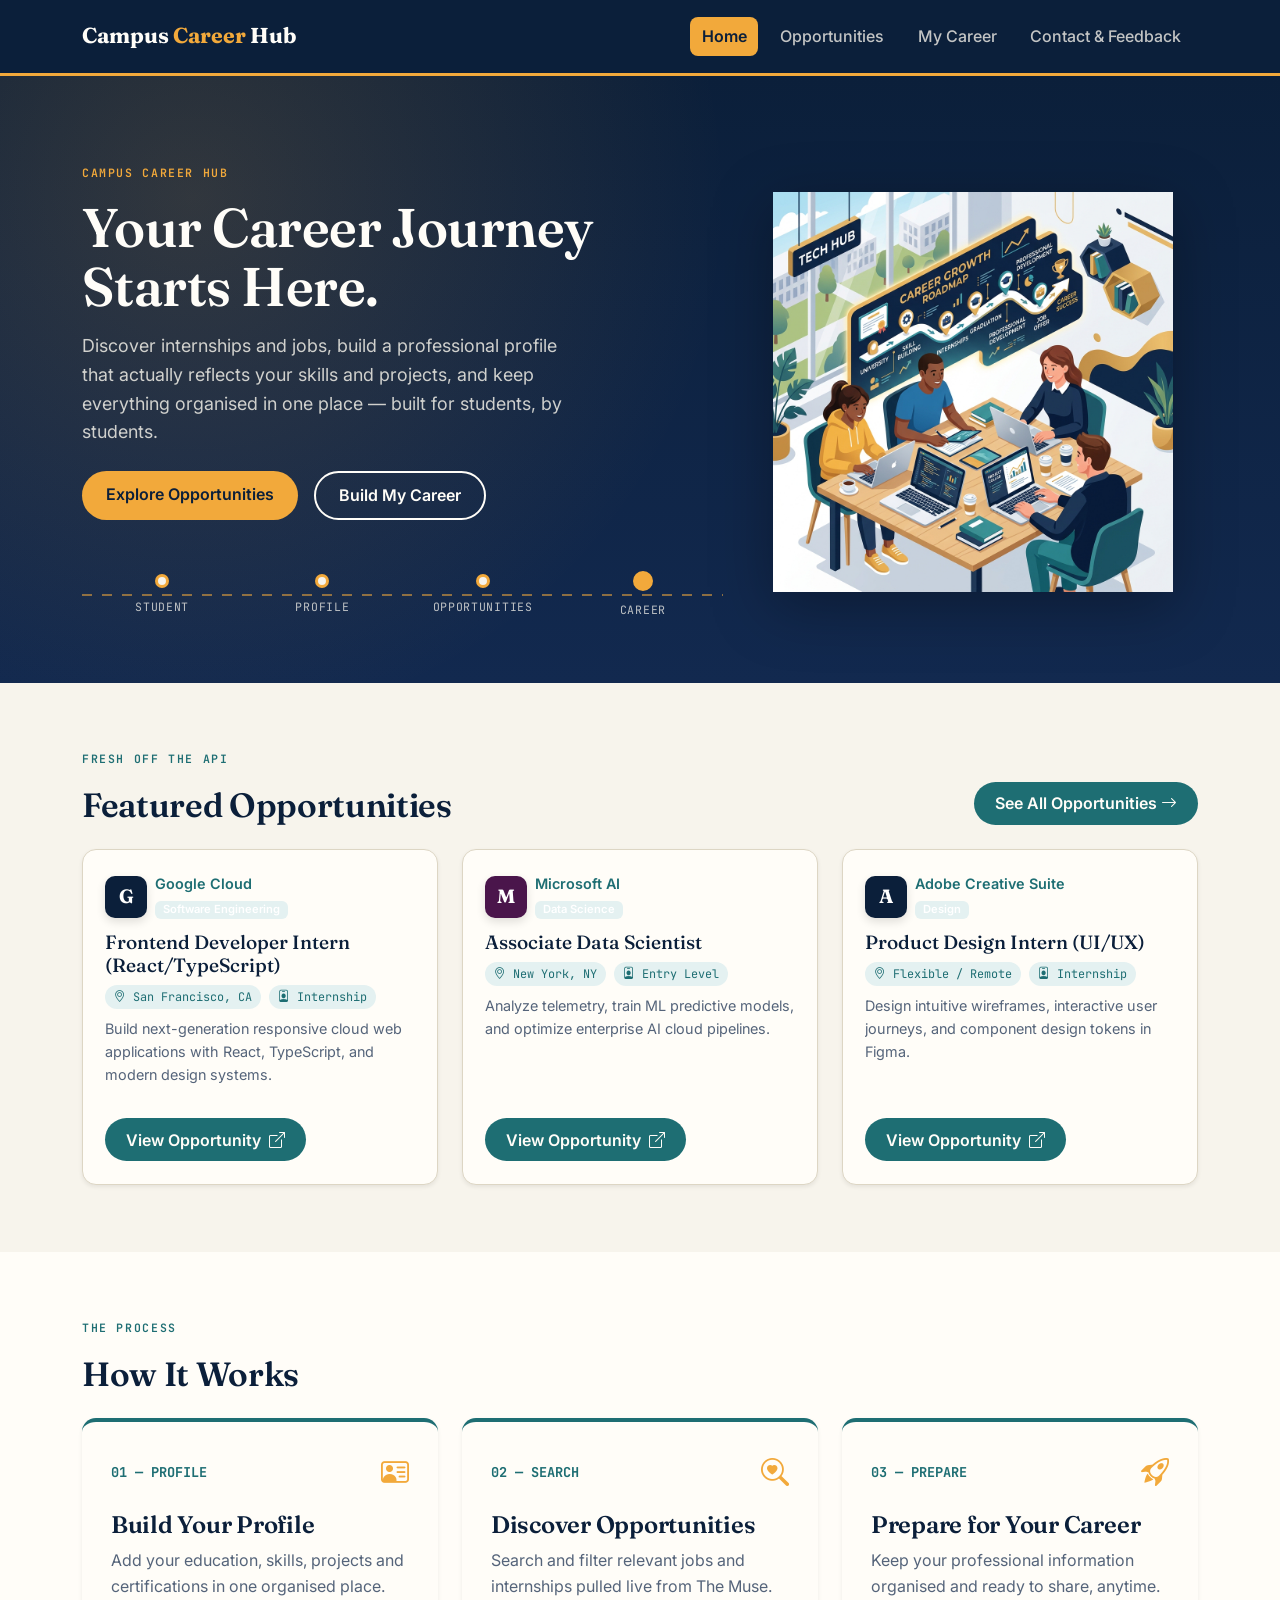
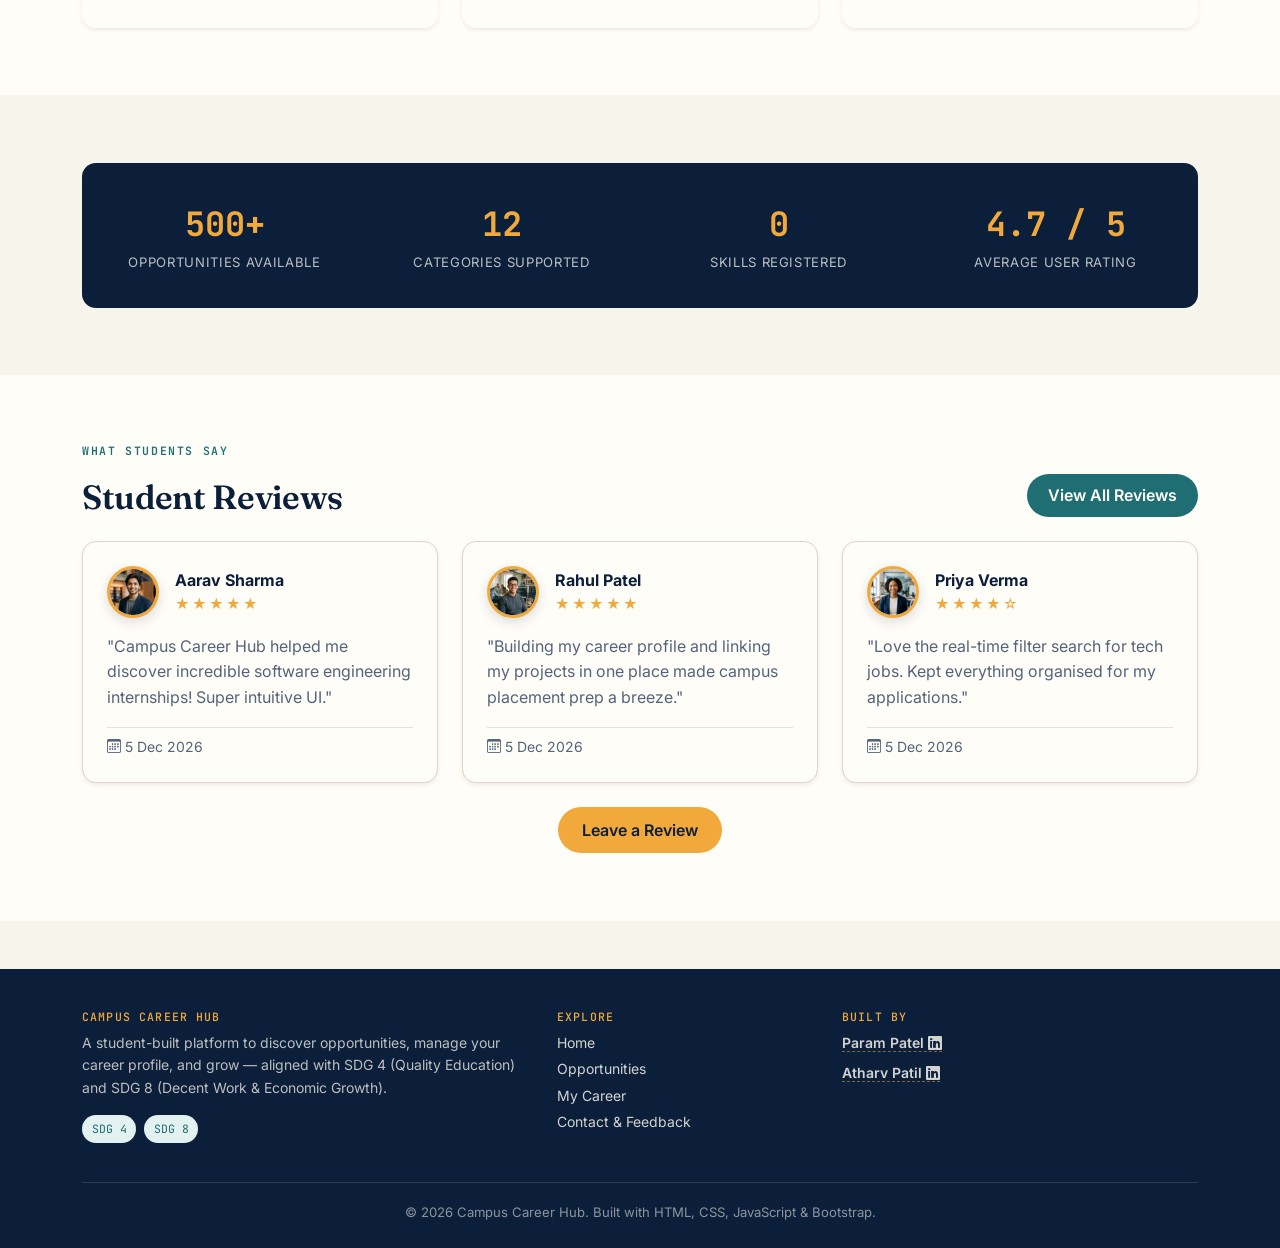
==== campus-career-hub/index.html @ 0dba7fbf "Add files via upload" ====
<!DOCTYPE html>
<html lang="en">
<head>
<meta charset="UTF-8">
<meta name="viewport" content="width=device-width, initial-scale=1.0">
<title>Campus Career Hub — Build Your Skills. Discover Opportunities.</title>

<!-- Bootstrap 5 -->
<link href="https://cdn.jsdelivr.net/npm/bootstrap@5.3.3/dist/css/bootstrap.min.css" rel="stylesheet">
<!-- Fonts -->
<link rel="preconnect" href="https://fonts.googleapis.com">
<link href="https://fonts.googleapis.com/css2?family=Fraunces:wght@500;600;700&family=Inter:wght@400;500;600;700&family=JetBrains+Mono:wght@500;700&display=swap" rel="stylesheet">
<!-- Bootstrap Icons -->
<link rel="stylesheet" href="https://cdn.jsdelivr.net/npm/bootstrap-icons@1.11.3/font/bootstrap-icons.css">
<!-- Custom -->
<link rel="stylesheet" href="css/style.css">
</head>
<body>

<!-- ===================== NAVBAR ===================== -->
<nav class="navbar navbar-expand-lg navbar-ccb sticky-top">
  <div class="container">
    <a class="navbar-brand" href="index.html">Campus <span>Career</span> Hub</a>
    <button class="navbar-toggler" type="button" data-bs-toggle="collapse" data-bs-target="#ccbNav">
      <span class="navbar-toggler-icon"></span>
    </button>
    <div class="collapse navbar-collapse" id="ccbNav">
      <ul class="navbar-nav ms-auto">
        <li class="nav-item"><a class="nav-link active" href="index.html">Home</a></li>
        <li class="nav-item"><a class="nav-link" href="opportunities.html">Opportunities</a></li>
        <li class="nav-item"><a class="nav-link" href="my-career.html">My Career</a></li>
        <li class="nav-item"><a class="nav-link" href="contact.html">Contact &amp; Feedback</a></li>
      </ul>
    </div>
  </div>
</nav>

<!-- ===================== HERO ===================== -->
<header class="hero">
  <div class="container">
    <div class="row align-items-center">
      <div class="col-lg-7">
        <p class="eyebrow mb-3" style="color:#F2A93B;">Campus Career Hub</p>
        <h1 class="mb-3">Your Career Journey<br>Starts Here.</h1>
        <p class="lead-text mb-4">
          Discover internships and jobs, build a professional profile that actually reflects your
          skills and projects, and keep everything organised in one place — built for students, by students.
        </p>
        <div class="d-flex flex-wrap gap-3">
          <a href="opportunities.html" class="btn btn-ccb-primary">Explore Opportunities</a>
          <a href="my-career.html" class="btn btn-ccb-outline">Build My Career</a>
        </div>

        <!-- Signature element: literal career pathway -->
        <div class="pathway">
          <div class="pathway-stop">
            <div class="pathway-dot"></div>
            <div class="pathway-label">Student</div>
          </div>
          <div class="pathway-stop">
            <div class="pathway-dot"></div>
            <div class="pathway-label">Profile</div>
          </div>
          <div class="pathway-stop">
            <div class="pathway-dot"></div>
            <div class="pathway-label">Opportunities</div>
          </div>
          <div class="pathway-stop is-end">
            <div class="pathway-dot"></div>
            <div class="pathway-label">Career</div>
          </div>
        </div>
      </div>
      <div class="col-lg-5 d-none d-lg-block text-center">
        <img src="images/hero-illustration.png"
             alt="Campus Career Hub illustration" class="img-fluid hero-illustration-img">
      </div>
    </div>
  </div>
</header>

<!-- ===================== FEATURED OPPORTUNITIES ===================== -->
<section class="section bg-cream">
  <div class="container">
    <div class="d-flex justify-content-between align-items-end mb-4 flex-wrap gap-2">
      <div>
        <p class="eyebrow">Fresh off the API</p>
        <h2 class="section-title mb-0">Featured Opportunities</h2>
      </div>
      <a href="opportunities.html" class="btn btn-teal">See All Opportunities <i class="bi bi-arrow-right"></i></a>
    </div>

    <div id="featuredOppLoading" class="spinner-ccb"></div>
    <div id="featuredOppError" class="alert alert-warning d-none" role="alert"></div>
    <div id="featuredOppGrid" class="row g-4"></div>
  </div>
</section>

<!-- ===================== HOW IT WORKS ===================== -->
<section class="section bg-paper">
  <div class="container">
    <p class="eyebrow">The Process</p>
    <h2 class="section-title mb-4">How It Works</h2>
    <div class="row g-4">
      <div class="col-md-4">
        <div class="step-card shadow-sm h-100">
          <div class="d-flex align-items-center justify-content-between mb-3">
            <div class="step-number">01 — PROFILE</div>
            <i class="bi bi-person-vcard text-amber fs-3"></i>
          </div>
          <h4 class="mb-2">Build Your Profile</h4>
          <p class="text-slate mb-0">Add your education, skills, projects and certifications in one organised place.</p>
        </div>
      </div>
      <div class="col-md-4">
        <div class="step-card shadow-sm h-100">
          <div class="d-flex align-items-center justify-content-between mb-3">
            <div class="step-number">02 — SEARCH</div>
            <i class="bi bi-search-heart text-amber fs-3"></i>
          </div>
          <h4 class="mb-2">Discover Opportunities</h4>
          <p class="text-slate mb-0">Search and filter relevant jobs and internships pulled live from The Muse.</p>
        </div>
      </div>
      <div class="col-md-4">
        <div class="step-card shadow-sm h-100">
          <div class="d-flex align-items-center justify-content-between mb-3">
            <div class="step-number">03 — PREPARE</div>
            <i class="bi bi-rocket-takeoff text-amber fs-3"></i>
          </div>
          <h4 class="mb-2">Prepare for Your Career</h4>
          <p class="text-slate mb-0">Keep your professional information organised and ready to share, anytime.</p>
        </div>
      </div>
    </div>
  </div>
</section>

<!-- ===================== QUICK STATISTICS ===================== -->
<section class="section bg-cream">
  <div class="container">
    <div class="stats-strip">
      <div class="row text-center g-4">
        <div class="col-6 col-md-3">
          <div class="stat-number" id="statOpportunities">—</div>
          <div class="stat-label">Opportunities available</div>
        </div>
        <div class="col-6 col-md-3">
          <div class="stat-number" id="statCategories">—</div>
          <div class="stat-label">Categories supported</div>
        </div>
        <div class="col-6 col-md-3">
          <div class="stat-number" id="statSkills">—</div>
          <div class="stat-label">Skills registered</div>
        </div>
        <div class="col-6 col-md-3">
          <div class="stat-number" id="statRating">—</div>
          <div class="stat-label">Average user rating</div>
        </div>
      </div>
    </div>
  </div>
</section>

<!-- ===================== REVIEWS ===================== -->
<section class="section bg-paper">
  <div class="container">
    <div class="d-flex justify-content-between align-items-end mb-4 flex-wrap gap-2">
      <div>
        <p class="eyebrow">What Students Say</p>
        <h2 class="section-title mb-0">Student Reviews</h2>
      </div>
      <button class="btn btn-teal" data-bs-toggle="modal" data-bs-target="#allReviewsModal">
        View All Reviews
      </button>
    </div>
    <div id="latestReviewsGrid" class="row g-4"></div>
    <div class="text-center mt-4">
      <a href="contact.html#review" class="btn btn-ccb-primary">Leave a Review</a>
    </div>
  </div>
</section>

<!-- All reviews modal -->
<div class="modal fade" id="allReviewsModal" tabindex="-1" aria-hidden="true">
  <div class="modal-dialog modal-lg modal-dialog-scrollable">
    <div class="modal-content">
      <div class="modal-header">
        <h5 class="modal-title display-font">All Student Reviews</h5>
        <button type="button" class="btn-close" data-bs-dismiss="modal" aria-label="Close"></button>
      </div>
      <div class="modal-body">
        <div id="allReviewsList" class="row g-3"></div>
      </div>
    </div>
  </div>
</div>

<!-- ===================== FOOTER ===================== -->
<footer class="footer-ccb">
  <div class="container">
    <div class="row g-4">
      <div class="col-md-5">
        <h6 class="mb-2">Campus Career Hub</h6>
        <p class="mb-0 small">A student-built platform to discover opportunities, manage your career profile, and grow — aligned with SDG 4 (Quality Education) and SDG 8 (Decent Work &amp; Economic Growth).</p>
        <div class="d-flex gap-2 mt-3">
          <span class="badge-sdg">SDG 4</span>
          <span class="badge-sdg">SDG 8</span>
        </div>
      </div>
      <div class="col-md-3">
        <h6 class="mb-2">Explore</h6>
        <ul class="list-unstyled small">
          <li class="mb-1"><a href="index.html">Home</a></li>
          <li class="mb-1"><a href="opportunities.html">Opportunities</a></li>
          <li class="mb-1"><a href="my-career.html">My Career</a></li>
          <li class="mb-1"><a href="contact.html">Contact &amp; Feedback</a></li>
        </ul>
      </div>
      <div class="col-md-4">
        <h6 class="mb-2">Built By</h6>
        <ul class="list-unstyled small mb-0">
          <li class="mb-2">
            <a class="credit-name" href="https://www.linkedin.com/in/param-patel-6a5568392/" target="_blank" rel="noopener noreferrer">
              Param Patel <i class="bi bi-linkedin"></i>
            </a>
          </li>
          <li class="mb-2">
            <a class="credit-name" href="https://www.linkedin.com/in/atharv-patil-276253386/" target="_blank" rel="noopener noreferrer">
              Atharv Patil <i class="bi bi-linkedin"></i>
            </a>
          </li>
        </ul>
      </div>
    </div>
    <div class="footer-bottom text-center">
      &copy; <span id="footerYear"></span> Campus Career Hub. Built with HTML, CSS, JavaScript &amp; Bootstrap.
    </div>
  </div>
</footer>

<script src="https://cdn.jsdelivr.net/npm/bootstrap@5.3.3/dist/js/bootstrap.bundle.min.js"></script>
<script src="js/storage.js"></script>
<script src="js/main.js"></script>
</body>
</html>
---- campus-career-hub/css/style.css ----
/* ===========================================================
   Campus Career Hub — Design Tokens
   =========================================================== */
:root{
  --navy:        #0B1F3A;
  --navy-soft:   #12294F;
  --cream:       #F7F4EC;
  --paper:       #FFFDF8;
  --amber:       #F2A93B;
  --amber-dark:  #D68C1F;
  --teal:        #1E6E73;
  --teal-soft:   #E4F1F1;
  --slate:       #55647A;
  --line:        #DDD6C4;
  --ok:          #2E7D4F;
  --error:       #C4432B;

  --font-display: 'Fraunces', serif;
  --font-body:    'Inter', sans-serif;
  --font-mono:    'JetBrains Mono', monospace;

  --radius: 14px;
  --shadow-soft: 0 10px 30px -12px rgba(11,31,58,0.25);
}

*{ box-sizing: border-box; }

html{ scroll-behavior: smooth; }

body{
  font-family: var(--font-body);
  color: var(--navy);
  background: var(--cream);
  line-height: 1.6;
}

h1,h2,h3,h4,.display-font{
  font-family: var(--font-display);
  font-weight: 600;
  letter-spacing: -0.01em;
}

a{ color: var(--teal); text-decoration: none; }
a:hover{ color: var(--amber-dark); }

.eyebrow{
  font-family: var(--font-mono);
  text-transform: uppercase;
  letter-spacing: 0.14em;
  font-size: 0.72rem;
  color: var(--teal);
  font-weight: 600;
}

.text-slate{ color: var(--slate); }

/* focus visibility */
a:focus-visible, button:focus-visible, input:focus-visible,
select:focus-visible, textarea:focus-visible{
  outline: 3px solid var(--amber);
  outline-offset: 2px;
}

/* ===========================================================
   Navbar
   =========================================================== */
.navbar-ccb{
  background: var(--navy);
  padding: 0.9rem 0;
  border-bottom: 3px solid var(--amber);
}
.navbar-ccb .navbar-brand{
  font-family: var(--font-display);
  font-weight: 700;
  font-size: 1.35rem;
  color: var(--paper);
}
.navbar-ccb .navbar-brand span{ color: var(--amber); }
.navbar-ccb .nav-link{
  color: rgba(247,244,236,0.78);
  font-weight: 500;
  margin: 0 0.35rem;
  padding: 0.4rem 0.7rem !important;
  border-radius: 8px;
  transition: all .15s ease;
}
.navbar-ccb .nav-link:hover{
  color: var(--paper);
  background: rgba(242,169,59,0.14);
}
.navbar-ccb .nav-link.active{
  color: var(--navy);
  background: var(--amber);
  font-weight: 600;
}
.navbar-ccb .navbar-toggler{
  border-color: rgba(247,244,236,0.4);
}

/* ===========================================================
   Buttons
   =========================================================== */
.btn-ccb-primary{
  background: var(--amber);
  border: none;
  color: var(--navy);
  font-weight: 600;
  padding: 0.7rem 1.5rem;
  border-radius: 999px;
  transition: transform .15s ease, box-shadow .15s ease;
}
.btn-ccb-primary:hover{
  background: var(--amber-dark);
  color: var(--navy);
  transform: translateY(-2px);
  box-shadow: var(--shadow-soft);
}
.btn-ccb-outline{
  background: transparent;
  border: 2px solid var(--paper);
  color: var(--paper);
  font-weight: 600;
  padding: 0.65rem 1.45rem;
  border-radius: 999px;
  transition: all .15s ease;
}
.btn-ccb-outline:hover{
  background: var(--paper);
  color: var(--navy);
}
.btn-teal{
  background: var(--teal);
  color: var(--paper);
  border: none;
  font-weight: 600;
  border-radius: 999px;
  padding: 0.6rem 1.3rem;
}
.btn-teal:hover{ background: #16545a; color: var(--paper); }

/* ===========================================================
   Hero + Career Pathway signature
   =========================================================== */
.hero{
  background: radial-gradient(circle at 15% 20%, rgba(242,169,59,0.16), transparent 45%),
              linear-gradient(180deg, var(--navy) 0%, var(--navy-soft) 100%);
  color: var(--paper);
  padding: 5.5rem 0 4rem;
  position: relative;
  overflow: hidden;
}
.hero h1{
  font-size: clamp(2.2rem, 4.5vw, 3.4rem);
  line-height: 1.08;
}
.hero .lead-text{
  color: rgba(247,244,236,0.82);
  font-size: 1.12rem;
  max-width: 46ch;
}

/* the "pathway" — a literal stepped road from Student to Career */
.pathway{
  margin-top: 3.2rem;
  display: flex;
  align-items: center;
  gap: 0;
  position: relative;
}
.pathway::before{
  content: "";
  position: absolute;
  left: 0; right: 0; top: 50%;
  height: 2px;
  background: repeating-linear-gradient(to right, rgba(242,169,59,0.55) 0 10px, transparent 10px 20px);
  transform: translateY(-50%);
  z-index: 0;
}
.pathway-stop{
  position: relative;
  z-index: 1;
  display: flex;
  flex-direction: column;
  align-items: center;
  flex: 1;
  text-align: center;
}
.pathway-dot{
  width: 14px; height: 14px;
  border-radius: 50%;
  background: var(--cream);
  border: 3px solid var(--amber);
  margin-bottom: 0.6rem;
}
.pathway-stop.is-end .pathway-dot{
  width: 20px; height: 20px;
  background: var(--amber);
}
.pathway-label{
  font-family: var(--font-mono);
  font-size: 0.72rem;
  letter-spacing: 0.06em;
  color: rgba(247,244,236,0.75);
  text-transform: uppercase;
}

/* ===========================================================
   Cards
   =========================================================== */
.card-ccb{
  background: var(--paper);
  border: 1px solid var(--line);
  border-radius: var(--radius);
  padding: 1.6rem;
  height: 100%;
  transition: transform .15s ease, box-shadow .15s ease;
}
.card-ccb:hover{
  transform: translateY(-4px);
  box-shadow: var(--shadow-soft);
}

.step-card{
  background: var(--paper);
  border-radius: var(--radius);
  padding: 1.8rem;
  height: 100%;
  border-top: 4px solid var(--teal);
}
.step-number{
  font-family: var(--font-mono);
  color: var(--teal);
  font-size: 0.85rem;
  font-weight: 700;
}

/* Opportunity card */
.opp-card{
  background: var(--paper);
  border: 1px solid var(--line);
  border-radius: var(--radius);
  padding: 1.4rem;
  height: 100%;
  display: flex;
  flex-direction: column;
}
.opp-card .opp-company{
  color: var(--teal);
  font-weight: 600;
  font-size: 0.9rem;
}
.opp-card .opp-title{
  font-family: var(--font-display);
  font-size: 1.2rem;
  margin: 0.15rem 0 0.6rem;
}
.opp-meta{
  font-family: var(--font-mono);
  font-size: 0.74rem;
  color: var(--slate);
  display: flex;
  flex-wrap: wrap;
  gap: 0.5rem;
  margin-bottom: 0.7rem;
}
.opp-meta span{
  background: var(--teal-soft);
  color: var(--teal);
  padding: 0.15rem 0.55rem;
  border-radius: 999px;
}
.opp-desc{
  color: var(--slate);
  font-size: 0.9rem;
  flex: 1;
  overflow: hidden;
  display: -webkit-box;
  -webkit-line-clamp: 3;
  -webkit-box-orient: vertical;
}

/* Stats */
.stats-strip{
  background: var(--navy);
  color: var(--paper);
  border-radius: var(--radius);
  padding: 2.2rem 1rem;
}
.stat-number{
  font-family: var(--font-mono);
  font-size: 2.1rem;
  font-weight: 700;
  color: var(--amber);
}
.stat-label{
  font-size: 0.82rem;
  color: rgba(247,244,236,0.75);
  text-transform: uppercase;
  letter-spacing: 0.05em;
}

/* Reviews */
.review-card{
  background: var(--paper);
  border: 1px solid var(--line);
  border-radius: var(--radius);
  padding: 1.5rem;
  height: 100%;
}
.stars{ color: var(--amber); letter-spacing: 2px; }
.review-name{ font-weight: 600; color: var(--navy); }

/* ===========================================================
   Section rhythm
   =========================================================== */
.section{ padding: 4.2rem 0; }
.section-title{ font-size: clamp(1.6rem, 3vw, 2.1rem); }
.bg-paper{ background: var(--paper); }
.bg-cream{ background: var(--cream); }

/* ===========================================================
   Forms
   =========================================================== */
.form-ccb label{
  font-weight: 600;
  font-size: 0.85rem;
  color: var(--navy);
  margin-bottom: 0.3rem;
}
.form-ccb .form-control, .form-ccb .form-select{
  border-radius: 10px;
  border: 1px solid var(--line);
  padding: 0.6rem 0.85rem;
}
.form-ccb .form-control:focus, .form-ccb .form-select:focus{
  border-color: var(--teal);
  box-shadow: 0 0 0 3px rgba(30,110,115,0.15);
}
.form-section-title{
  font-family: var(--font-display);
  border-left: 4px solid var(--amber);
  padding-left: 0.8rem;
  margin-bottom: 1.2rem;
}
.invalid-feedback{ display: none; color: var(--error); font-size: 0.82rem; }
.was-validated-ccb .is-invalid ~ .invalid-feedback,
.is-invalid ~ .invalid-feedback{ display: block; }
.is-invalid{ border-color: var(--error) !important; }
.is-valid{ border-color: var(--ok) !important; }

/* Skill tags */
.skill-tag{
  display: inline-flex;
  align-items: center;
  gap: 0.4rem;
  background: var(--teal-soft);
  color: var(--teal);
  font-weight: 600;
  font-size: 0.85rem;
  padding: 0.35rem 0.7rem 0.35rem 0.9rem;
  border-radius: 999px;
}
.skill-tag button{
  background: none; border: none; color: var(--teal);
  font-weight: 700; line-height: 1; cursor: pointer;
}
.skill-tag button:hover{ color: var(--error); }

/* dynamic entry blocks (projects/certs/internships) */
.entry-block{
  background: var(--paper);
  border: 1px solid var(--line);
  border-left: 4px solid var(--teal);
  border-radius: 12px;
  padding: 1.2rem;
  margin-bottom: 1rem;
  position: relative;
}
.entry-remove{
  position: absolute;
  top: 0.7rem; right: 0.7rem;
  background: none;
  border: none;
  color: var(--error);
  font-weight: 700;
  font-size: 1.1rem;
  line-height: 1;
  cursor: pointer;
}

/* Star rating widget */
.star-rating{ font-size: 2rem; display: inline-flex; gap: 0.25rem; }
.star-rating .star{
  cursor: pointer; color: var(--line); transition: color .1s ease;
}
.star-rating .star.filled{ color: var(--amber); }

/* Saved pill */
.save-pill{
  display: inline-flex;
  align-items: center;
  gap: 0.4rem;
  font-family: var(--font-mono);
  font-size: 0.78rem;
  color: var(--ok);
  opacity: 0;
  transition: opacity .3s ease;
}
.save-pill.show{ opacity: 1; }

/* Footer */
.footer-ccb{
  background: var(--navy);
  color: rgba(247,244,236,0.75);
  padding: 2.6rem 0 1.6rem;
  margin-top: 3rem;
}
.footer-ccb h6{
  font-family: var(--font-mono);
  text-transform: uppercase;
  letter-spacing: 0.1em;
  font-size: 0.72rem;
  color: var(--amber);
}
.footer-ccb a{ color: rgba(247,244,236,0.85); }
.footer-ccb a:hover{ color: var(--amber); }
.credit-name{
  font-weight: 600;
  color: var(--paper);
  border-bottom: 1px dashed rgba(242,169,59,0.5);
}
.credit-name:hover{ color: var(--amber); border-color: var(--amber); }
.footer-bottom{
  border-top: 1px solid rgba(247,244,236,0.12);
  margin-top: 2rem;
  padding-top: 1.2rem;
  font-size: 0.82rem;
  color: rgba(247,244,236,0.55);
}

/* utility */
.badge-sdg{
  background: var(--teal-soft);
  color: var(--teal);
  font-family: var(--font-mono);
  font-size: 0.72rem;
  padding: 0.3rem 0.6rem;
  border-radius: 999px;
}

.bg-teal-soft{ background: var(--teal-soft); }

.spinner-ccb{
  width: 2.5rem; height: 2.5rem;
  border: 4px solid var(--line);
  border-top-color: var(--amber);
  border-radius: 50%;
  animation: spin 0.8s linear infinite;
  margin: 2rem auto;
}
@keyframes spin{ to{ transform: rotate(360deg); } }

.empty-state{
  text-align: center;
  padding: 3rem 1rem;
  color: var(--slate);
}

/* Hero Images & Banners */
.hero-illustration-img{
  max-height: 400px;
  object-fit: contain;
  filter: drop-shadow(0 15px 30px rgba(0,0,0,0.3));
  transition: transform 0.3s ease;
}
.hero-illustration-img:hover{
  transform: scale(1.02);
}

.hero-banner-img{
  max-height: 220px;
  object-fit: cover;
  border-radius: var(--radius);
  box-shadow: var(--shadow-soft);
}

/* Company Logo Avatar & Small Badges */
.company-logo-avatar{
  width: 42px;
  height: 42px;
  border-radius: 10px;
  color: #ffffff;
  display: flex;
  align-items: center;
  justify-content: center;
  font-weight: 700;
  font-size: 1.2rem;
  font-family: var(--font-display);
  box-shadow: 0 4px 10px rgba(0,0,0,0.12);
  flex-shrink: 0;
}

.small-badge{
  font-size: 0.7rem;
  font-weight: 600;
  padding: 0.2rem 0.5rem;
}

/* Review Avatars */
.review-avatar{
  width: 52px;
  height: 52px;
  border-radius: 50%;
  object-fit: cover;
  border: 3px solid var(--amber);
  box-shadow: 0 4px 12px rgba(11,31,58,0.15);
}

/* Bookmark Button */
.btn-bookmark{
  background: rgba(11,31,58,0.05);
  border: 1px solid var(--line);
  border-radius: 50%;
  width: 36px;
  height: 36px;
  display: flex;
  align-items: center;
  justify-content: center;
  cursor: pointer;
  transition: all 0.2s ease;
}
.btn-bookmark:hover{
  background: var(--amber);
  color: var(--navy);
  transform: scale(1.1);
}
.btn-bookmark.active{
  background: var(--navy);
}
.text-amber{ color: var(--amber) !important; }

/* Custom Tab Buttons */
.btn-amber-active{
  background: var(--amber) !important;
  color: var(--navy) !important;
  font-weight: 700 !important;
  border-color: var(--amber) !important;
}

/* Job Details Modal Formatting */
.job-contents-body{
  color: var(--navy);
  font-size: 0.95rem;
  line-height: 1.7;
}
.job-contents-body h1, .job-contents-body h2, .job-contents-body h3, .job-contents-body h4{
  font-size: 1.15rem;
  margin-top: 1.2rem;
  margin-bottom: 0.5rem;
  color: var(--navy);
}
.job-contents-body ul{
  padding-left: 1.2rem;
  margin-bottom: 1rem;
}

@media (max-width: 768px){
  .pathway{ flex-direction: column; gap: 1.4rem; }
  .pathway::before{ display:none; }
  .section{ padding: 3rem 0; }
  .hero-illustration-img{ max-height: 280px; }
}
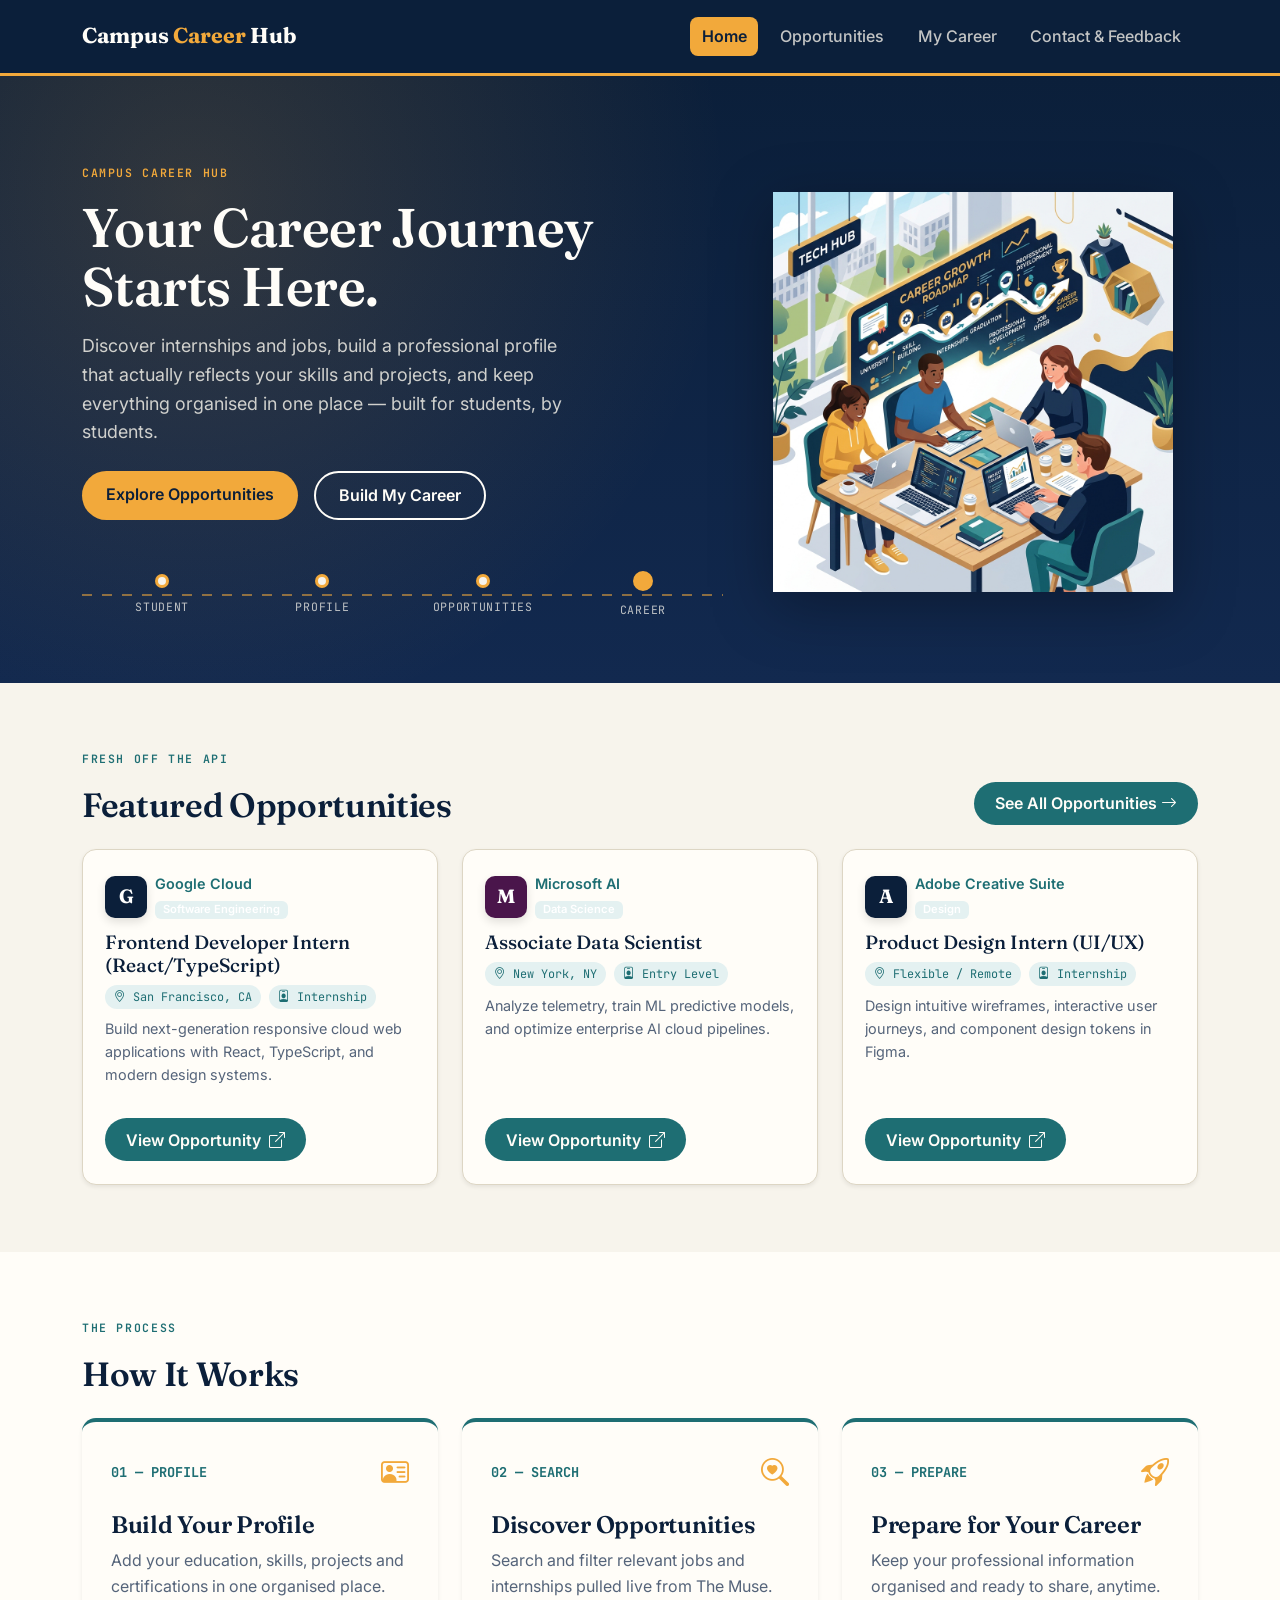
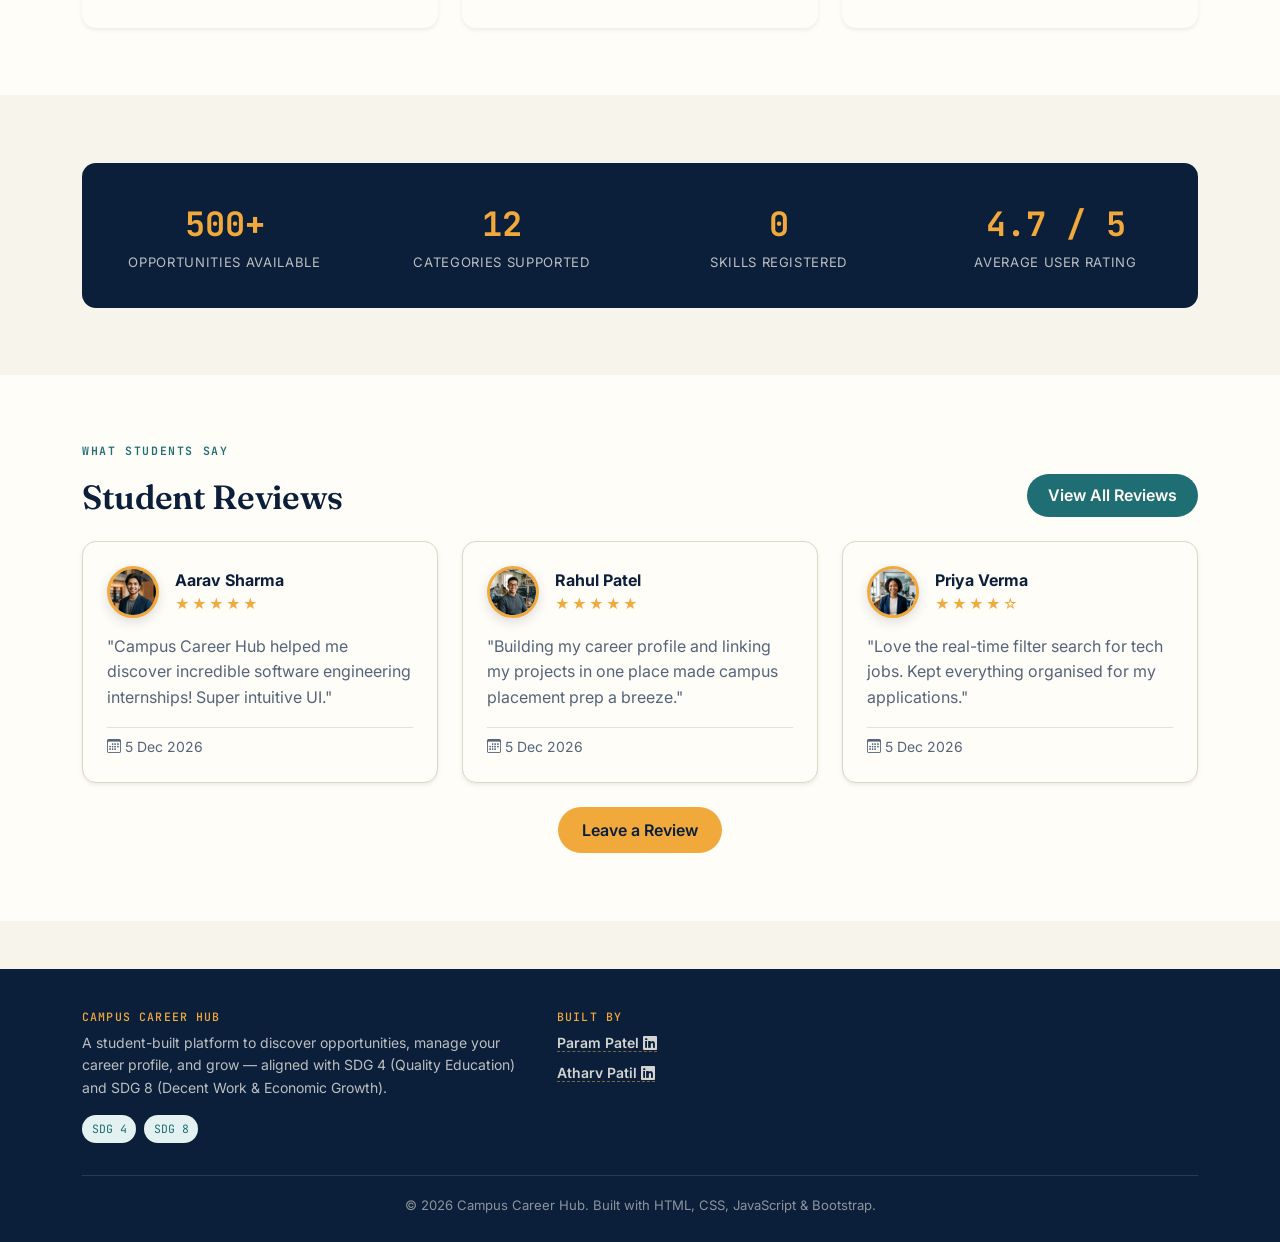
==== commit 493fbb47: "Update index.html" ====
--- a/campus-career-hub/index.html
+++ b/campus-career-hub/index.html
@@ -1,246 +1,247 @@
 <!DOCTYPE html>
 <html lang="en">
+
 <head>
-<meta charset="UTF-8">
-<meta name="viewport" content="width=device-width, initial-scale=1.0">
-<title>Campus Career Hub — Build Your Skills. Discover Opportunities.</title>
-
-<!-- Bootstrap 5 -->
-<link href="https://cdn.jsdelivr.net/npm/bootstrap@5.3.3/dist/css/bootstrap.min.css" rel="stylesheet">
-<!-- Fonts -->
-<link rel="preconnect" href="https://fonts.googleapis.com">
-<link href="https://fonts.googleapis.com/css2?family=Fraunces:wght@500;600;700&family=Inter:wght@400;500;600;700&family=JetBrains+Mono:wght@500;700&display=swap" rel="stylesheet">
-<!-- Bootstrap Icons -->
-<link rel="stylesheet" href="https://cdn.jsdelivr.net/npm/bootstrap-icons@1.11.3/font/bootstrap-icons.css">
-<!-- Custom -->
-<link rel="stylesheet" href="css/style.css">
+  <meta charset="UTF-8">
+  <meta name="viewport" content="width=device-width, initial-scale=1.0">
+  <title>Campus Career Hub — Build Your Skills. Discover Opportunities.</title>
+
+  <!-- Bootstrap 5 -->
+  <link href="https://cdn.jsdelivr.net/npm/bootstrap@5.3.3/dist/css/bootstrap.min.css" rel="stylesheet">
+  <!-- Fonts -->
+  <link rel="preconnect" href="https://fonts.googleapis.com">
+  <link
+    href="https://fonts.googleapis.com/css2?family=Fraunces:wght@500;600;700&family=Inter:wght@400;500;600;700&family=JetBrains+Mono:wght@500;700&display=swap"
+    rel="stylesheet">
+  <!-- Bootstrap Icons -->
+  <link rel="stylesheet" href="https://cdn.jsdelivr.net/npm/bootstrap-icons@1.11.3/font/bootstrap-icons.css">
+  <!-- Custom -->
+  <link rel="stylesheet" href="css/style.css">
 </head>
+
 <body>
 
-<!-- ===================== NAVBAR ===================== -->
-<nav class="navbar navbar-expand-lg navbar-ccb sticky-top">
-  <div class="container">
-    <a class="navbar-brand" href="index.html">Campus <span>Career</span> Hub</a>
-    <button class="navbar-toggler" type="button" data-bs-toggle="collapse" data-bs-target="#ccbNav">
-      <span class="navbar-toggler-icon"></span>
-    </button>
-    <div class="collapse navbar-collapse" id="ccbNav">
-      <ul class="navbar-nav ms-auto">
-        <li class="nav-item"><a class="nav-link active" href="index.html">Home</a></li>
-        <li class="nav-item"><a class="nav-link" href="opportunities.html">Opportunities</a></li>
-        <li class="nav-item"><a class="nav-link" href="my-career.html">My Career</a></li>
-        <li class="nav-item"><a class="nav-link" href="contact.html">Contact &amp; Feedback</a></li>
-      </ul>
+  <!-- ===================== NAVBAR ===================== -->
+  <nav class="navbar navbar-expand-lg navbar-ccb sticky-top">
+    <div class="container">
+      <a class="navbar-brand" href="index.html">Campus <span>Career</span> Hub</a>
+      <button class="navbar-toggler" type="button" data-bs-toggle="collapse" data-bs-target="#ccbNav">
+        <span class="navbar-toggler-icon"></span>
+      </button>
+      <div class="collapse navbar-collapse" id="ccbNav">
+        <ul class="navbar-nav ms-auto">
+          <li class="nav-item"><a class="nav-link active" href="index.html">Home</a></li>
+          <li class="nav-item"><a class="nav-link" href="opportunities.html">Opportunities</a></li>
+          <li class="nav-item"><a class="nav-link" href="my-career.html">My Career</a></li>
+          <li class="nav-item"><a class="nav-link" href="contact.html">Contact &amp; Feedback</a></li>
+        </ul>
+      </div>
+    </div>
+  </nav>
+
+  <!-- ===================== HERO ===================== -->
+  <header class="hero">
+    <div class="container">
+      <div class="row align-items-center">
+        <div class="col-lg-7">
+          <p class="eyebrow mb-3" style="color:#F2A93B;">Campus Career Hub</p>
+          <h1 class="mb-3">Your Career Journey<br>Starts Here.</h1>
+          <p class="lead-text mb-4">
+            Discover internships and jobs, build a professional profile that actually reflects your
+            skills and projects, and keep everything organised in one place — built for students, by students.
+          </p>
+          <div class="d-flex flex-wrap gap-3">
+            <a href="opportunities.html" class="btn btn-ccb-primary">Explore Opportunities</a>
+            <a href="my-career.html" class="btn btn-ccb-outline">Build My Career</a>
+          </div>
+
+          <!-- Signature element: literal career pathway -->
+          <div class="pathway">
+            <div class="pathway-stop">
+              <div class="pathway-dot"></div>
+              <div class="pathway-label">Student</div>
+            </div>
+            <div class="pathway-stop">
+              <div class="pathway-dot"></div>
+              <div class="pathway-label">Profile</div>
+            </div>
+            <div class="pathway-stop">
+              <div class="pathway-dot"></div>
+              <div class="pathway-label">Opportunities</div>
+            </div>
+            <div class="pathway-stop is-end">
+              <div class="pathway-dot"></div>
+              <div class="pathway-label">Career</div>
+            </div>
+          </div>
+        </div>
+        <div class="col-lg-5 d-none d-lg-block text-center">
+          <img src="images/hero-illustration.png" alt="Campus Career Hub illustration"
+            class="img-fluid hero-illustration-img">
+        </div>
+      </div>
+    </div>
+  </header>
+
+  <!-- ===================== FEATURED OPPORTUNITIES ===================== -->
+  <section class="section bg-cream">
+    <div class="container">
+      <div class="d-flex justify-content-between align-items-end mb-4 flex-wrap gap-2">
+        <div>
+          <p class="eyebrow">Fresh off the API</p>
+          <h2 class="section-title mb-0">Featured Opportunities</h2>
+        </div>
+        <a href="opportunities.html" class="btn btn-teal">See All Opportunities <i class="bi bi-arrow-right"></i></a>
+      </div>
+
+      <div id="featuredOppLoading" class="spinner-ccb"></div>
+      <div id="featuredOppError" class="alert alert-warning d-none" role="alert"></div>
+      <div id="featuredOppGrid" class="row g-4"></div>
+    </div>
+  </section>
+
+  <!-- ===================== HOW IT WORKS ===================== -->
+  <section class="section bg-paper">
+    <div class="container">
+      <p class="eyebrow">The Process</p>
+      <h2 class="section-title mb-4">How It Works</h2>
+      <div class="row g-4">
+        <div class="col-md-4">
+          <div class="step-card shadow-sm h-100">
+            <div class="d-flex align-items-center justify-content-between mb-3">
+              <div class="step-number">01 — PROFILE</div>
+              <i class="bi bi-person-vcard text-amber fs-3"></i>
+            </div>
+            <h4 class="mb-2">Build Your Profile</h4>
+            <p class="text-slate mb-0">Add your education, skills, projects and certifications in one organised place.
+            </p>
+          </div>
+        </div>
+        <div class="col-md-4">
+          <div class="step-card shadow-sm h-100">
+            <div class="d-flex align-items-center justify-content-between mb-3">
+              <div class="step-number">02 — SEARCH</div>
+              <i class="bi bi-search-heart text-amber fs-3"></i>
+            </div>
+            <h4 class="mb-2">Discover Opportunities</h4>
+            <p class="text-slate mb-0">Search and filter relevant jobs and internships pulled live from The Muse.</p>
+          </div>
+        </div>
+        <div class="col-md-4">
+          <div class="step-card shadow-sm h-100">
+            <div class="d-flex align-items-center justify-content-between mb-3">
+              <div class="step-number">03 — PREPARE</div>
+              <i class="bi bi-rocket-takeoff text-amber fs-3"></i>
+            </div>
+            <h4 class="mb-2">Prepare for Your Career</h4>
+            <p class="text-slate mb-0">Keep your professional information organised and ready to share, anytime.</p>
+          </div>
+        </div>
+      </div>
+    </div>
+  </section>
+
+  <!-- ===================== QUICK STATISTICS ===================== -->
+  <section class="section bg-cream">
+    <div class="container">
+      <div class="stats-strip">
+        <div class="row text-center g-4">
+          <div class="col-6 col-md-3">
+            <div class="stat-number" id="statOpportunities">—</div>
+            <div class="stat-label">Opportunities available</div>
+          </div>
+          <div class="col-6 col-md-3">
+            <div class="stat-number" id="statCategories">—</div>
+            <div class="stat-label">Categories supported</div>
+          </div>
+          <div class="col-6 col-md-3">
+            <div class="stat-number" id="statSkills">—</div>
+            <div class="stat-label">Skills registered</div>
+          </div>
+          <div class="col-6 col-md-3">
+            <div class="stat-number" id="statRating">—</div>
+            <div class="stat-label">Average user rating</div>
+          </div>
+        </div>
+      </div>
+    </div>
+  </section>
+
+  <!-- ===================== REVIEWS ===================== -->
+  <section class="section bg-paper">
+    <div class="container">
+      <div class="d-flex justify-content-between align-items-end mb-4 flex-wrap gap-2">
+        <div>
+          <p class="eyebrow">What Students Say</p>
+          <h2 class="section-title mb-0">Student Reviews</h2>
+        </div>
+        <button class="btn btn-teal" data-bs-toggle="modal" data-bs-target="#allReviewsModal">
+          View All Reviews
+        </button>
+      </div>
+      <div id="latestReviewsGrid" class="row g-4"></div>
+      <div class="text-center mt-4">
+        <a href="contact.html#review" class="btn btn-ccb-primary">Leave a Review</a>
+      </div>
+    </div>
+  </section>
+
+  <!-- All reviews modal -->
+  <div class="modal fade" id="allReviewsModal" tabindex="-1" aria-hidden="true">
+    <div class="modal-dialog modal-lg modal-dialog-scrollable">
+      <div class="modal-content">
+        <div class="modal-header">
+          <h5 class="modal-title display-font">All Student Reviews</h5>
+          <button type="button" class="btn-close" data-bs-dismiss="modal" aria-label="Close"></button>
+        </div>
+        <div class="modal-body">
+          <div id="allReviewsList" class="row g-3"></div>
+        </div>
+      </div>
     </div>
   </div>
-</nav>
-
-<!-- ===================== HERO ===================== -->
-<header class="hero">
-  <div class="container">
-    <div class="row align-items-center">
-      <div class="col-lg-7">
-        <p class="eyebrow mb-3" style="color:#F2A93B;">Campus Career Hub</p>
-        <h1 class="mb-3">Your Career Journey<br>Starts Here.</h1>
-        <p class="lead-text mb-4">
-          Discover internships and jobs, build a professional profile that actually reflects your
-          skills and projects, and keep everything organised in one place — built for students, by students.
-        </p>
-        <div class="d-flex flex-wrap gap-3">
-          <a href="opportunities.html" class="btn btn-ccb-primary">Explore Opportunities</a>
-          <a href="my-career.html" class="btn btn-ccb-outline">Build My Career</a>
-        </div>
-
-        <!-- Signature element: literal career pathway -->
-        <div class="pathway">
-          <div class="pathway-stop">
-            <div class="pathway-dot"></div>
-            <div class="pathway-label">Student</div>
-          </div>
-          <div class="pathway-stop">
-            <div class="pathway-dot"></div>
-            <div class="pathway-label">Profile</div>
-          </div>
-          <div class="pathway-stop">
-            <div class="pathway-dot"></div>
-            <div class="pathway-label">Opportunities</div>
-          </div>
-          <div class="pathway-stop is-end">
-            <div class="pathway-dot"></div>
-            <div class="pathway-label">Career</div>
-          </div>
-        </div>
-      </div>
-      <div class="col-lg-5 d-none d-lg-block text-center">
-        <img src="images/hero-illustration.png"
-             alt="Campus Career Hub illustration" class="img-fluid hero-illustration-img">
-      </div>
-    </div>
-  </div>
-</header>
-
-<!-- ===================== FEATURED OPPORTUNITIES ===================== -->
-<section class="section bg-cream">
-  <div class="container">
-    <div class="d-flex justify-content-between align-items-end mb-4 flex-wrap gap-2">
-      <div>
-        <p class="eyebrow">Fresh off the API</p>
-        <h2 class="section-title mb-0">Featured Opportunities</h2>
-      </div>
-      <a href="opportunities.html" class="btn btn-teal">See All Opportunities <i class="bi bi-arrow-right"></i></a>
-    </div>
-
-    <div id="featuredOppLoading" class="spinner-ccb"></div>
-    <div id="featuredOppError" class="alert alert-warning d-none" role="alert"></div>
-    <div id="featuredOppGrid" class="row g-4"></div>
-  </div>
-</section>
-
-<!-- ===================== HOW IT WORKS ===================== -->
-<section class="section bg-paper">
-  <div class="container">
-    <p class="eyebrow">The Process</p>
-    <h2 class="section-title mb-4">How It Works</h2>
-    <div class="row g-4">
-      <div class="col-md-4">
-        <div class="step-card shadow-sm h-100">
-          <div class="d-flex align-items-center justify-content-between mb-3">
-            <div class="step-number">01 — PROFILE</div>
-            <i class="bi bi-person-vcard text-amber fs-3"></i>
-          </div>
-          <h4 class="mb-2">Build Your Profile</h4>
-          <p class="text-slate mb-0">Add your education, skills, projects and certifications in one organised place.</p>
-        </div>
-      </div>
-      <div class="col-md-4">
-        <div class="step-card shadow-sm h-100">
-          <div class="d-flex align-items-center justify-content-between mb-3">
-            <div class="step-number">02 — SEARCH</div>
-            <i class="bi bi-search-heart text-amber fs-3"></i>
-          </div>
-          <h4 class="mb-2">Discover Opportunities</h4>
-          <p class="text-slate mb-0">Search and filter relevant jobs and internships pulled live from The Muse.</p>
-        </div>
-      </div>
-      <div class="col-md-4">
-        <div class="step-card shadow-sm h-100">
-          <div class="d-flex align-items-center justify-content-between mb-3">
-            <div class="step-number">03 — PREPARE</div>
-            <i class="bi bi-rocket-takeoff text-amber fs-3"></i>
-          </div>
-          <h4 class="mb-2">Prepare for Your Career</h4>
-          <p class="text-slate mb-0">Keep your professional information organised and ready to share, anytime.</p>
-        </div>
-      </div>
-    </div>
-  </div>
-</section>
-
-<!-- ===================== QUICK STATISTICS ===================== -->
-<section class="section bg-cream">
-  <div class="container">
-    <div class="stats-strip">
-      <div class="row text-center g-4">
-        <div class="col-6 col-md-3">
-          <div class="stat-number" id="statOpportunities">—</div>
-          <div class="stat-label">Opportunities available</div>
-        </div>
-        <div class="col-6 col-md-3">
-          <div class="stat-number" id="statCategories">—</div>
-          <div class="stat-label">Categories supported</div>
-        </div>
-        <div class="col-6 col-md-3">
-          <div class="stat-number" id="statSkills">—</div>
-          <div class="stat-label">Skills registered</div>
-        </div>
-        <div class="col-6 col-md-3">
-          <div class="stat-number" id="statRating">—</div>
-          <div class="stat-label">Average user rating</div>
-        </div>
-      </div>
-    </div>
-  </div>
-</section>
-
-<!-- ===================== REVIEWS ===================== -->
-<section class="section bg-paper">
-  <div class="container">
-    <div class="d-flex justify-content-between align-items-end mb-4 flex-wrap gap-2">
-      <div>
-        <p class="eyebrow">What Students Say</p>
-        <h2 class="section-title mb-0">Student Reviews</h2>
-      </div>
-      <button class="btn btn-teal" data-bs-toggle="modal" data-bs-target="#allReviewsModal">
-        View All Reviews
-      </button>
-    </div>
-    <div id="latestReviewsGrid" class="row g-4"></div>
-    <div class="text-center mt-4">
-      <a href="contact.html#review" class="btn btn-ccb-primary">Leave a Review</a>
-    </div>
-  </div>
-</section>
-
-<!-- All reviews modal -->
-<div class="modal fade" id="allReviewsModal" tabindex="-1" aria-hidden="true">
-  <div class="modal-dialog modal-lg modal-dialog-scrollable">
-    <div class="modal-content">
-      <div class="modal-header">
-        <h5 class="modal-title display-font">All Student Reviews</h5>
-        <button type="button" class="btn-close" data-bs-dismiss="modal" aria-label="Close"></button>
-      </div>
-      <div class="modal-body">
-        <div id="allReviewsList" class="row g-3"></div>
-      </div>
-    </div>
-  </div>
-</div>
-
-<!-- ===================== FOOTER ===================== -->
-<footer class="footer-ccb">
-  <div class="container">
-    <div class="row g-4">
-      <div class="col-md-5">
-        <h6 class="mb-2">Campus Career Hub</h6>
-        <p class="mb-0 small">A student-built platform to discover opportunities, manage your career profile, and grow — aligned with SDG 4 (Quality Education) and SDG 8 (Decent Work &amp; Economic Growth).</p>
-        <div class="d-flex gap-2 mt-3">
-          <span class="badge-sdg">SDG 4</span>
-          <span class="badge-sdg">SDG 8</span>
-        </div>
-      </div>
-      <div class="col-md-3">
-        <h6 class="mb-2">Explore</h6>
-        <ul class="list-unstyled small">
-          <li class="mb-1"><a href="index.html">Home</a></li>
-          <li class="mb-1"><a href="opportunities.html">Opportunities</a></li>
-          <li class="mb-1"><a href="my-career.html">My Career</a></li>
-          <li class="mb-1"><a href="contact.html">Contact &amp; Feedback</a></li>
-        </ul>
-      </div>
-      <div class="col-md-4">
-        <h6 class="mb-2">Built By</h6>
-        <ul class="list-unstyled small mb-0">
-          <li class="mb-2">
-            <a class="credit-name" href="https://www.linkedin.com/in/param-patel-6a5568392/" target="_blank" rel="noopener noreferrer">
-              Param Patel <i class="bi bi-linkedin"></i>
-            </a>
-          </li>
-          <li class="mb-2">
-            <a class="credit-name" href="https://www.linkedin.com/in/atharv-patil-276253386/" target="_blank" rel="noopener noreferrer">
-              Atharv Patil <i class="bi bi-linkedin"></i>
-            </a>
-          </li>
-        </ul>
-      </div>
-    </div>
-    <div class="footer-bottom text-center">
-      &copy; <span id="footerYear"></span> Campus Career Hub. Built with HTML, CSS, JavaScript &amp; Bootstrap.
-    </div>
-  </div>
-</footer>
-
-<script src="https://cdn.jsdelivr.net/npm/bootstrap@5.3.3/dist/js/bootstrap.bundle.min.js"></script>
-<script src="js/storage.js"></script>
-<script src="js/main.js"></script>
+
+  <!-- ===================== FOOTER ===================== -->
+  <footer class="footer-ccb">
+    <div class="container">
+      <div class="row g-4">
+        <div class="col-md-5">
+          <h6 class="mb-2">Campus Career Hub</h6>
+          <p class="mb-0 small">A student-built platform to discover opportunities, manage your career profile, and grow
+            — aligned with SDG 4 (Quality Education) and SDG 8 (Decent Work &amp; Economic Growth).</p>
+          <div class="d-flex gap-2 mt-3">
+            <span class="badge-sdg">SDG 4</span>
+            <span class="badge-sdg">SDG 8</span>
+          </div>
+        </div>
+
+        <div class="col-md-4">
+          <h6 class="mb-2">Built By</h6>
+          <ul class="list-unstyled small mb-0">
+            <li class="mb-2">
+              <a class="credit-name" href="https://www.linkedin.com/in/param-patel-6a5568392/" target="_blank"
+                rel="noopener noreferrer">
+                Param Patel <i class="bi bi-linkedin"></i>
+              </a>
+            </li>
+            <li class="mb-2">
+              <a class="credit-name" href="https://www.linkedin.com/in/atharv-patil-276253386/" target="_blank"
+                rel="noopener noreferrer">
+                Atharv Patil <i class="bi bi-linkedin"></i>
+              </a>
+            </li>
+          </ul>
+        </div>
+      </div>
+      <div class="footer-bottom text-center">
+        &copy; <span id="footerYear"></span> Campus Career Hub. Built with HTML, CSS, JavaScript &amp; Bootstrap.
+      </div>
+    </div>
+  </footer>
+
+  <script src="https://cdn.jsdelivr.net/npm/bootstrap@5.3.3/dist/js/bootstrap.bundle.min.js"></script>
+  <script src="js/storage.js"></script>
+  <script src="js/main.js"></script>
 </body>
+
 </html>
